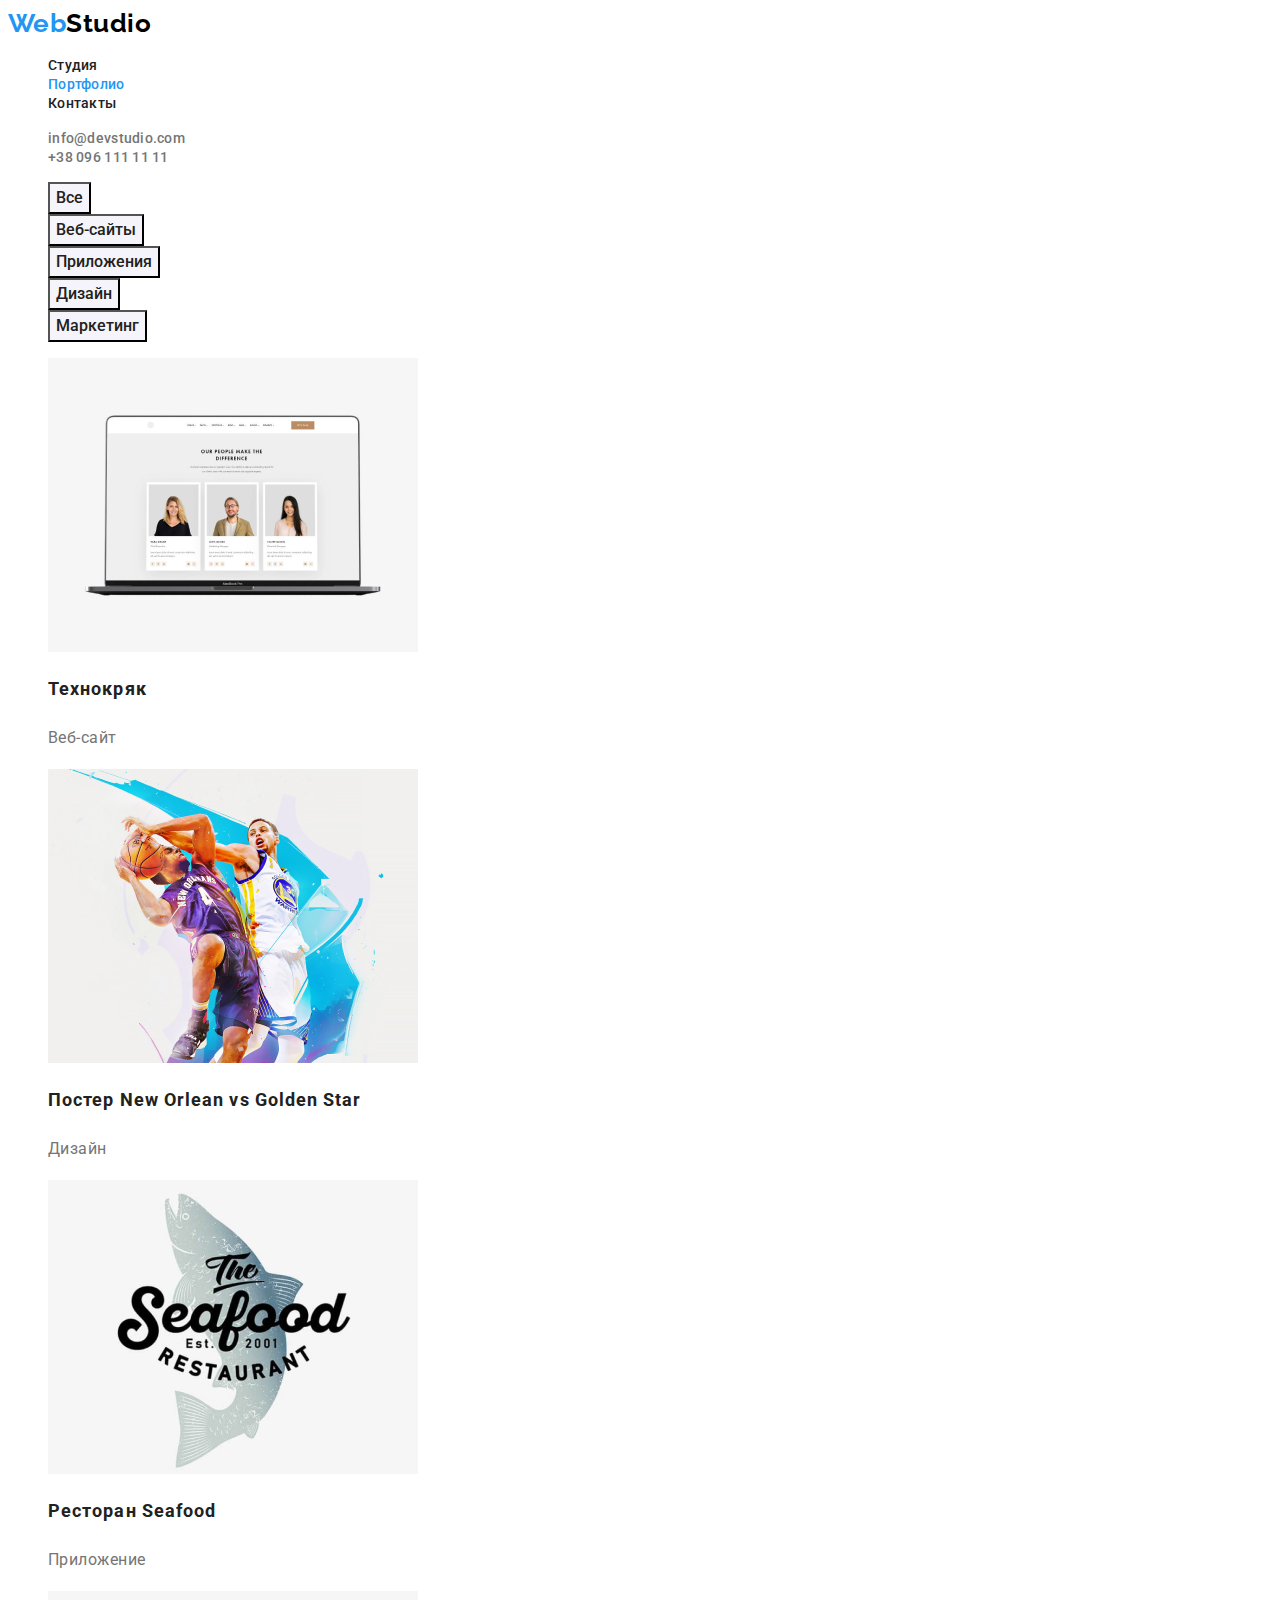
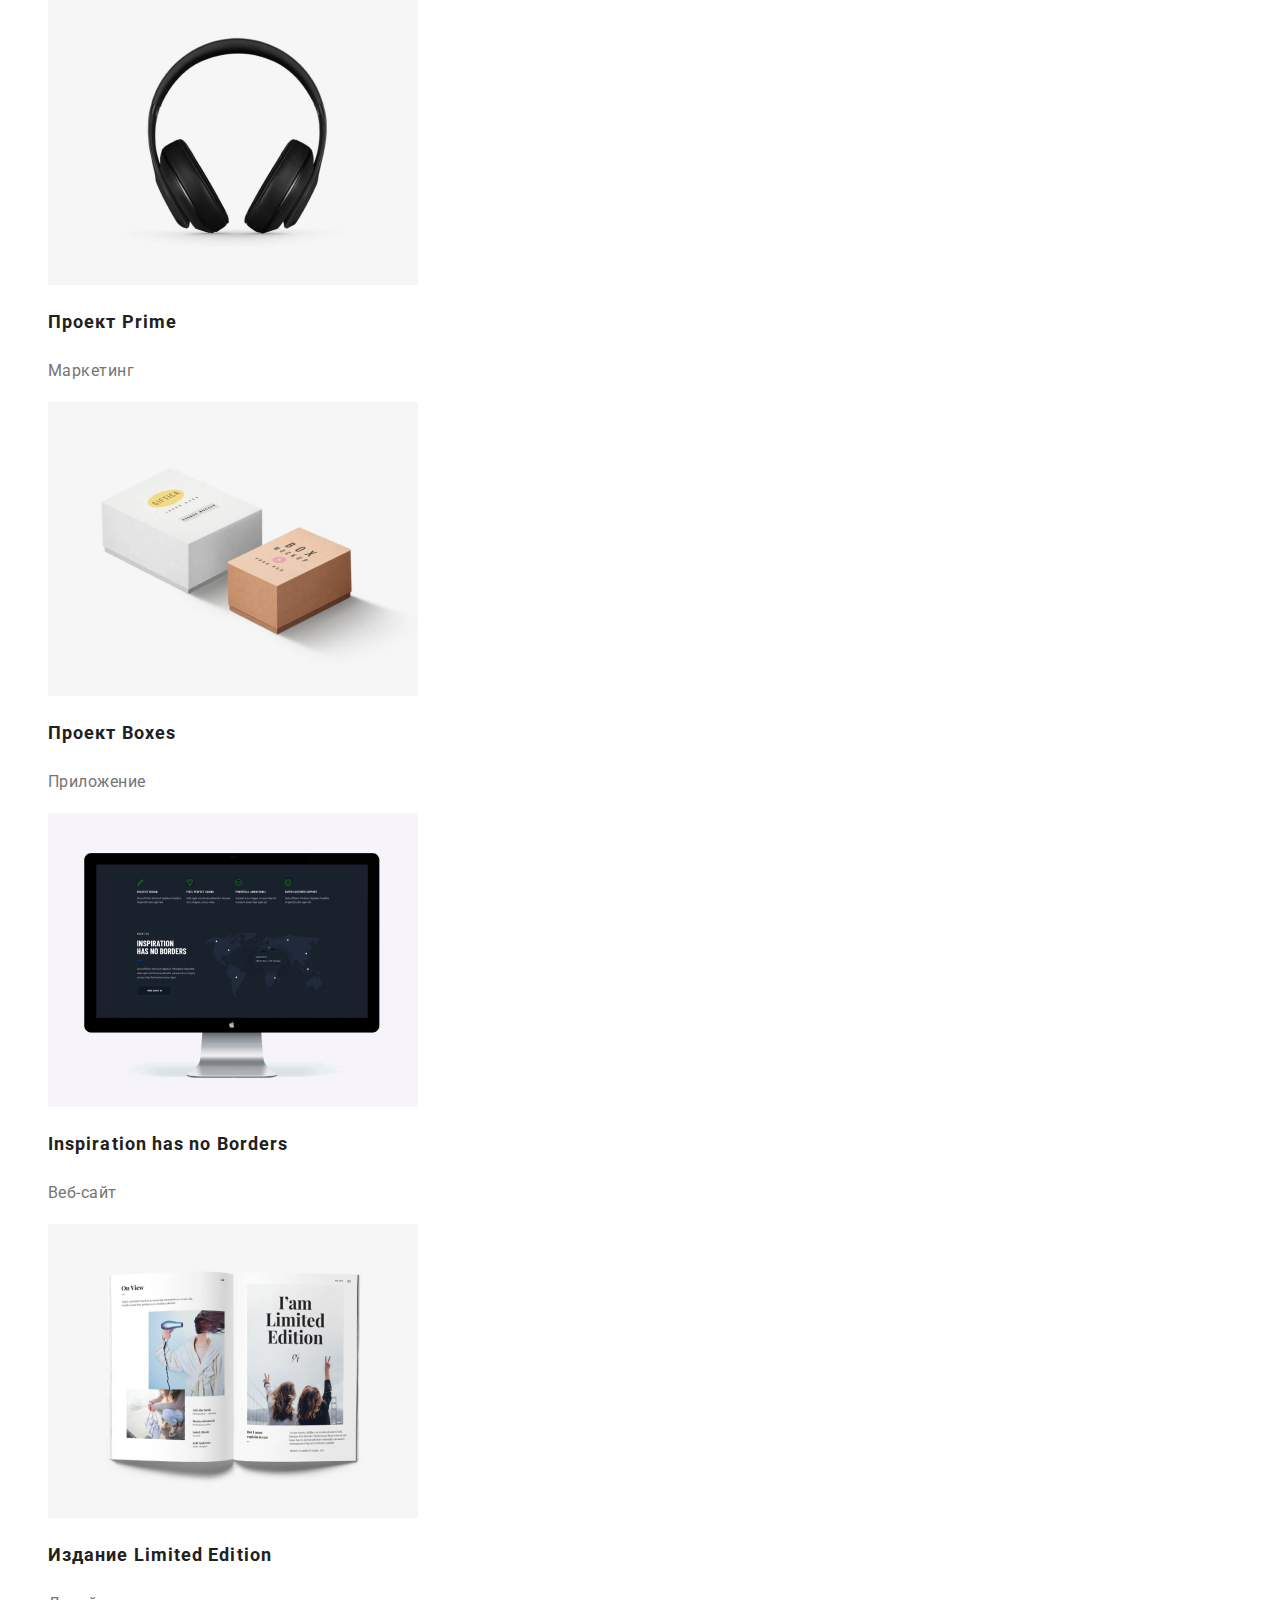
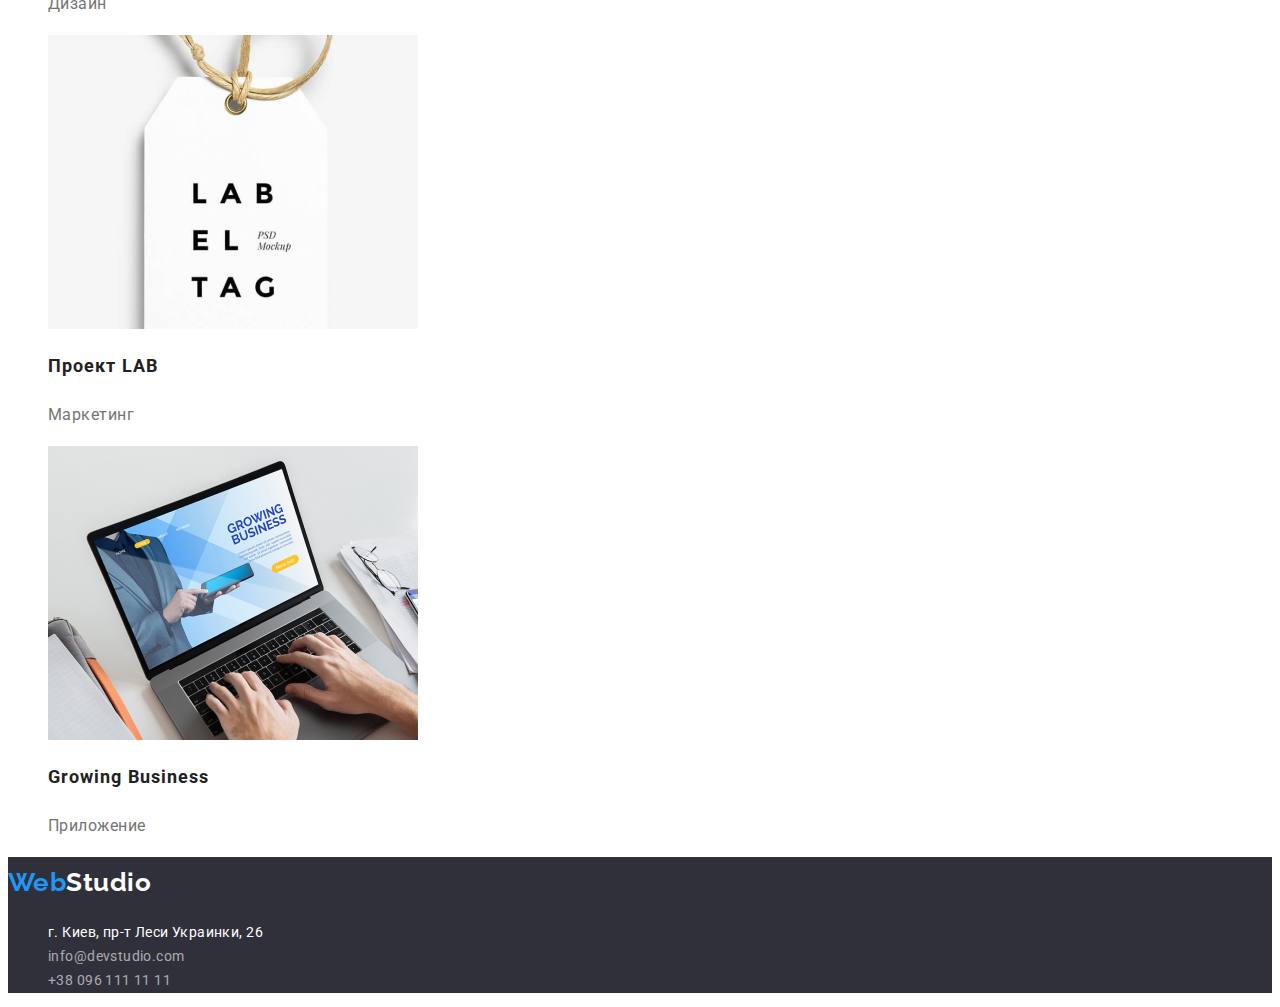
==== portfolio.html @ 6d28195c "створення репозаторію" ====
<!DOCTYPE html>
<html lang="en">
<head>
    <meta charset="UTF-8">
    <meta http-equiv="X-UA-Compatible" content="IE=edge">
    <meta name="viewport" content="width=device-width, initial-scale=1.0">
    <title>Portfolio</title>
    <link rel="preconnect" href="https://fonts.googleapis.com">
<link rel="preconnect" href="https://fonts.gstatic.com" crossorigin>
<link href="https://fonts.googleapis.com/css2?family=Raleway:wght@700&family=Roboto:wght@400;500;700&display=swap" rel="stylesheet">
<link rel="stylesheet" href="./css/styles.css">
</head>
<body class="page">
    <!-- хедер -->

    <header>
        <nav>
                <a class="logo " href="./index.html"><span class="logo-web link">Web</span>Studio</a>
            <ul class="list">
                <li> <a class="header-link link " href="./index.html">Студия</a>  </li>
                <li> <a class="header-link link current" href="./portfolio.html">Портфолио</a> </li>
                <li> <a class="header-link link" href="">Контакты</a> </li>
            </ul>
        </nav>
        
        <ul class="list">
            <li><a class="contacts link" href="mailto:info@devstudio.com">info@devstudio.com</a></li>
            <li><a class="contacts link" href="tel:+380961111111">+38 096 111 11 11</a></li>
        </ul>
        
         </header>
 

     <!-- maim -->
     <main>
         <section class="main-portfolio">
             <h1 hidden> Наші послуги</h1>
             <!-- filter -->
         <ul class="list ">
             <li><button class="btn-list" type="button">Все</button> </li>
             <li><button class="btn-list" type="button">Веб-сайты</button></li>
             <li><button class="btn-list" type="button">Приложения</button></li>
             <li><button class="btn-list" type="button">Дизайн</button></li>
             <li><button class="btn-list" type="button">Маркетинг</button></li>
         </ul>

         <ul class="list">
             <li><a class="list" href=""><img src="./images/img(1).jpg" alt="сайт технокряк"> <h2 class="work-title">Технокряк</h2> <p class="work-text">Веб-сайт</p> </a></li>
             <li><a class="list" href=""><img src="./images/img(2).jpg" alt="постер баскетбол"> <h2 class="work-title">Постер New Orlean vs Golden Star</h2> <p class="work-text">Дизайн</p> </a></li>
             <li><a class="list" href=""><img src="./images/img(3).jpg" alt="ресторан "> <h2 class="work-title">Ресторан Seafood</h2> <p class="work-text">Приложение</p> </a></li>
             <li><a class="list" href=""><img src="./images/img(4).jpg" alt="проект прайм"> <h2 class="work-title">Проект Prime</h2> <p class="work-text">Маркетинг</p> </a></li>
             <li><a class="list" href=""><img src="./images/img(5).jpg" alt="проект боксес"> <h2 class="work-title">Проект Boxes</h2> <p class="work-text">Приложение</p> </a></li>
             <li><a class="list" href=""><img src="./images/img(6).jpg" alt="веб-сайт"> <h2 class="work-title">Inspiration has no Borders</h2> <p class="work-text">Веб-сайт</p> </a></li>
             <li><a class="list" href=""><img src="./images/img(7).jpg" alt="издание"> <h2 class="work-title">Издание Limited Edition</h2> <p class="work-text">Дизайн</p> </a></li>
             <li><a class="list" href=""><img src="./images/img(8).jpg" alt="проект лаб"> <h2 class="work-title">Проект LAB</h2> <p class="work-text">Маркетинг</p> </a></li>
             <li><a class="list" href=""><img src="./images/img(9).jpg" alt="веб-сайт"> <h2 class="work-title">Growing Business</h2> <p class="work-text">Приложение</p> </a></li>
         </ul>



        </section>
     </main>


     <!-- футер -->

    <footer class="footer">
    <a class="logo-footer" href="./index.html"><span class="logo-web link">Web</span>Studio</a>
    <address class="address">
        <ul class="list">
            <li>
               <a class="address-footer link" href="https://www.google.com.ua/maps/place/бульвар+Лесі+Українки,+26,+Київ,+02000/@50.4265841,30.5361971,17z/data=!3m1!4b1!4m5!3m4!1s0x40d4cf0e033ecbe9:0x57a4dffefec77da0!8m2!3d50.4265807!4d30.5383858" 
               target="_blank" rel="noopener noreferrer" >г. Киев, пр-т Леси Украинки, 26</a>  
            </li>
            <li><a class="footer-contacts link" href="mailto:info@devstudio.com">info@devstudio.com</a></li>
             <li><a class="footer-contacts link" href="tel:+380961111111">+38 096 111 11 11</a></li>
        </ul>

    </address>


    
</footer>


</body>
</html>
---- css/styles.css ----
:root {
    --primary-text-color: #757575;
    --title-text-color:  #212121;
    --accent-color: #2196F3;
    --white-color: #ffffff;
    --white-bcg-color:  #E5E5E5;
    --primary-background-color: #2F303A;
    --section-background-color: #F5F4FA;
    --logo-title-color: #000000;
    --address-color:rgba(255, 255, 255, 0.6);

 }

            /* body */
body{
    background-color: var(--white-color);
    color: var(--primary-text-color);
    font-family: 'Roboto', sans-serif;
    font-style: normal;
    letter-spacing: 0.03em;

}

               /* LOGO */
.logo-web{
color: var(--accent-color);
font-family: 'Raleway';
font-style: normal;
font-weight: 700;
font-size: 26px;
line-height: 1.2;



}


.logo{ color:var(--logo-title-color);
font-family: 'Raleway' ;
font-style: normal;
font-weight: 700;
font-size: 26px;
line-height: 1.2;
text-decoration:none ;
}

.logo-footer {
font-family: 'Raleway';
font-style: normal;  
color: var(--white-color);
font-weight: 700;
font-size: 26px;
line-height: 1.93;
text-decoration: none;


}

/* -------------utulities------------- */
.link{
    text-decoration: none;
}
.list{
  
    list-style: none;
    text-decoration: none;
    
}

/*----------- навігація---------- */
.header-link{
color: var(--title-text-color);
font-weight: 500;
font-size: 14px;
line-height: 1.14;
letter-spacing: 0.02em;
}


.contacts{
  color: var(--primary-text-color);
font-weight: 500;
font-size: 14px;
line-height: 1.14;
letter-spacing: 0.02em;
}

/* ---------ховер---------- */
.link:hover,
.link:focus {
 color: var(--accent-color);
}

.current{
   color: var(--accent-color);
} 

/* герой */
.hero{
background-color: var(--primary-background-color);
width: 1600px;
height: 600px;
left: 0px;
top: 80px;
}

.hero-title{
    color: var(--white-color);

font-weight: 900;
font-size: 44px;
line-height: 1.36;

text-align: center;
letter-spacing: 0.06em;
text-transform: uppercase;
}
    
.hero-button{
font-family: inherit;
text-align: center;
color: var(--white-color);
background-color: var(--accent-color);
cursor: pointer;

box-shadow: 0px 4px 4px rgba(0, 0, 0, 0.15);
font-weight: 700;
font-size: 16px;
line-height: 1.88;
letter-spacing: 0.06em;

}

/* Переваги */
.section-title{
 color: var(--title-text-color);   
font-weight: 700;
font-size: 36px;
line-height: 1.17;
text-align: center;

}

.feauters-title{
color: var(--title-text-color);
font-weight: 700;
font-size: 14px;
line-height: 16px;
letter-spacing: 0.03em;
text-transform: uppercase;
}

.feauters-text{
font-weight: 400;
font-size: 14px;
line-height: 1.71;
letter-spacing: 0.03em;
}

/* Команда */
.team{
    background-color: var(--section-background-color);
    
}

.team-title{
color: var(--title-text-color);
font-weight: 500;
font-size: 16px;
line-height: 1.19;

}

.team-text{ 
    font-weight: 400;
    font-size: 16px;
    line-height: 1.19;

}
    

        /* футер */
  .footer{
    background-color: var(--primary-background-color);
    font-weight: 400;
    font-size: 14px;
    line-height: 1.71;
 
  } 
  .address{
font-style: normal;
font-weight: 400;
font-size: 14px;
line-height: 1.71;
letter-spacing: 0.03em;
  }
  
  
  
  .address-footer  {
    color: var(--white-color);

  }

  .footer-contacts{
      color: var(--address-color);
     
  }
      



/* --------------Portfolio------------ */
/* filter */
 .btn-list {
color: var(--title-text-color);
background-color: var(--section-background-color);
font-family:inherit;
font-weight: 500;
font-size: 16px;
line-height: 1.62;
cursor: pointer;



 }

 .btn-list:hover,
 .btn-list:focus{
     color: var(--white-color);
     background-color: #2196F3;
 }

 
 /* work */

 .work-title{
   color: var(--title-text-color);
    font-weight: 700;
    font-size: 18px;
    line-height: 2.0;  
    letter-spacing: 0.06em;
    
 }

 .work-text{
     color: var(--primary-text-color);
    font-weight: 400;
    font-size: 16px;
    line-height: 1.88;
   
 }
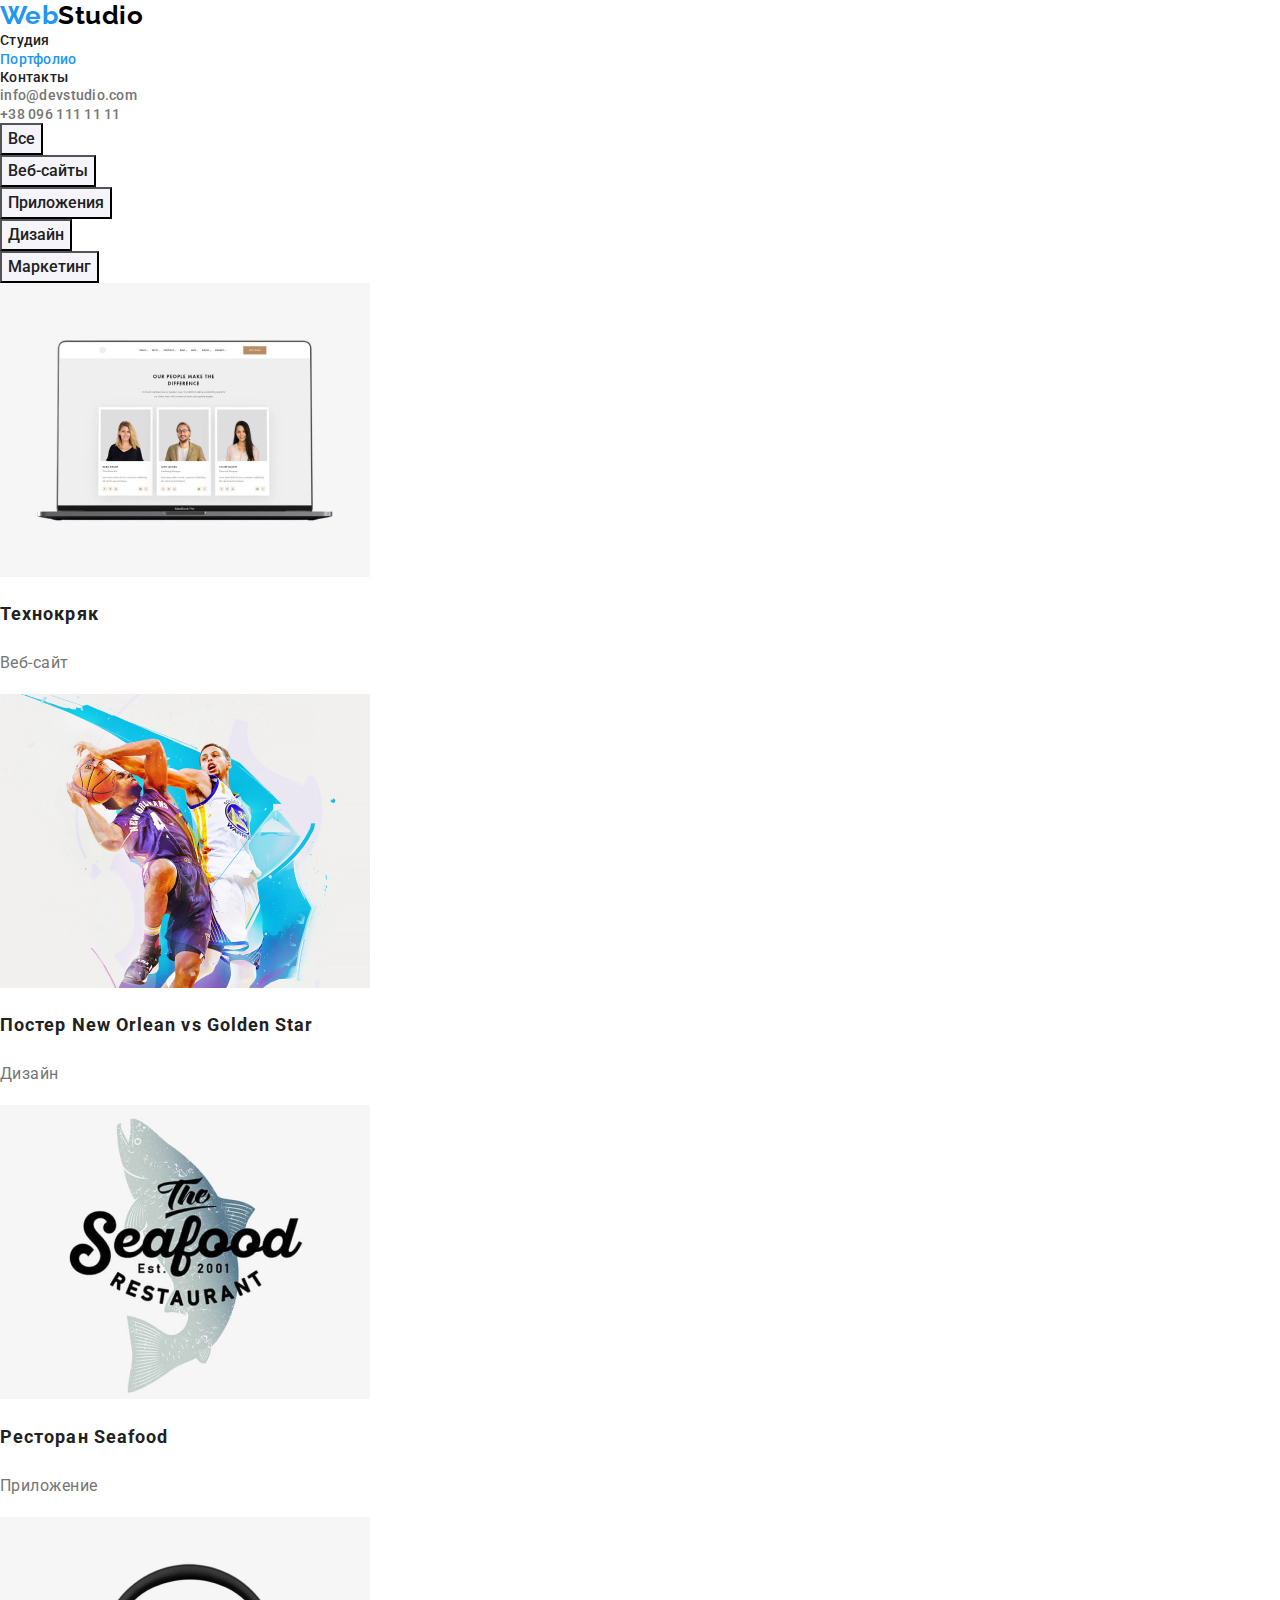
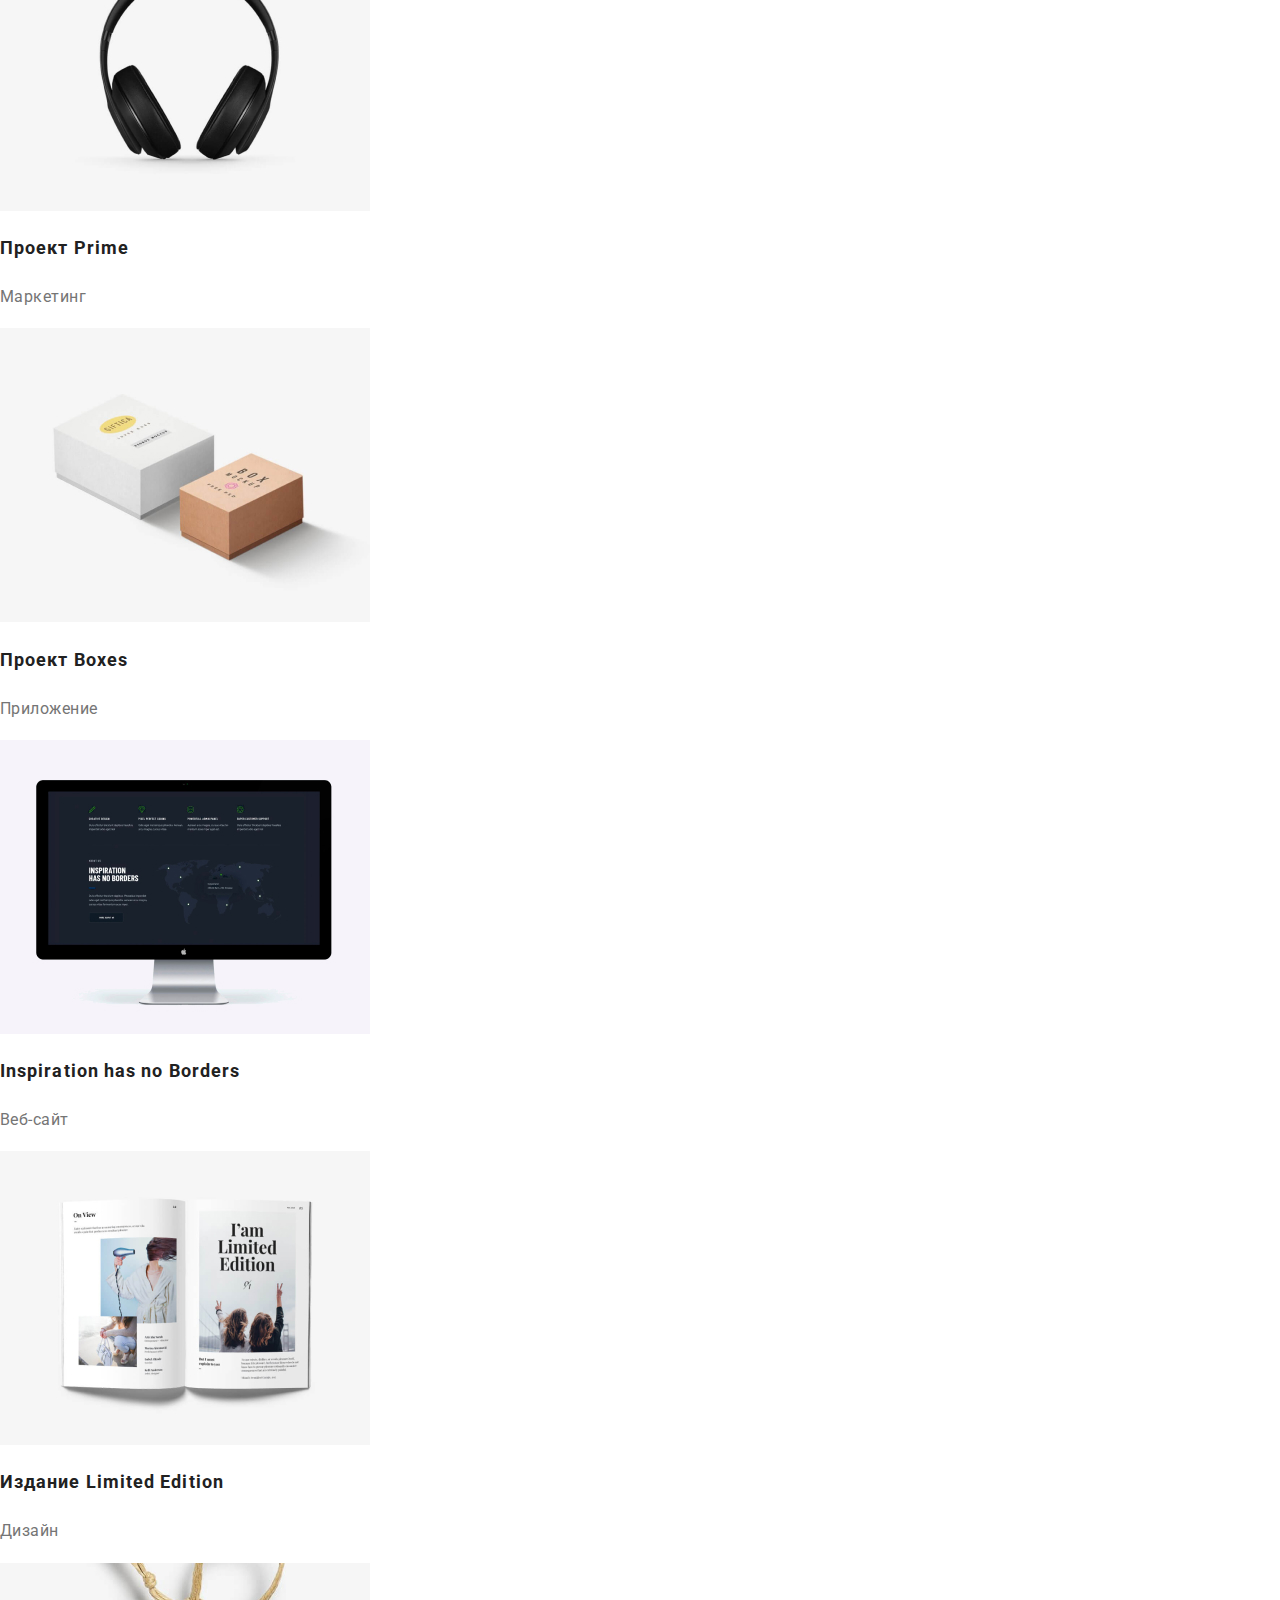
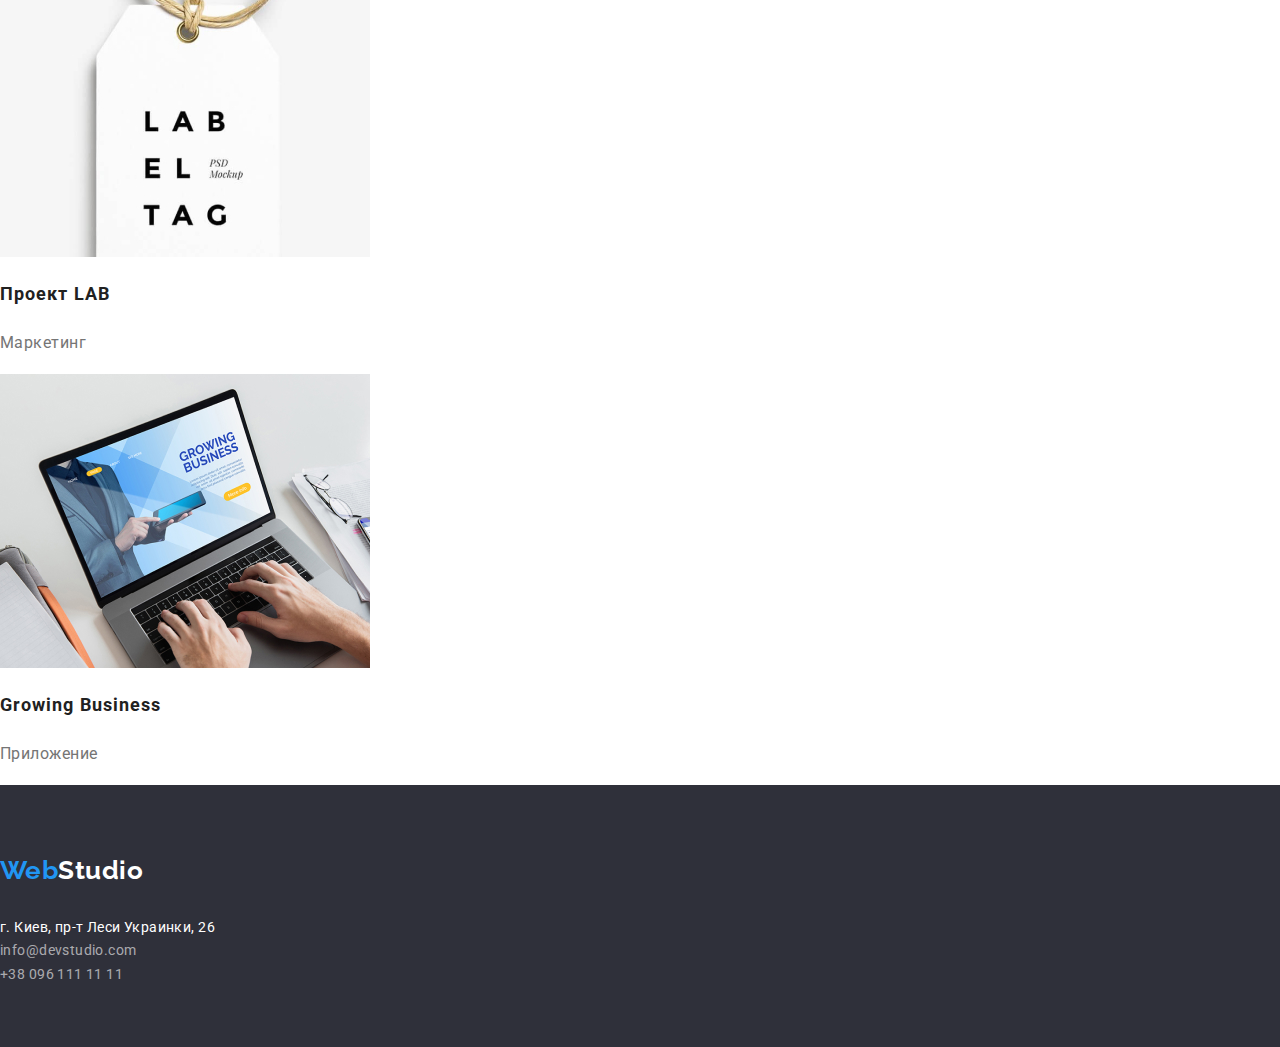
==== commit 17a2b103: "Добавляю флекс оформлення" ====
--- a/portfolio.html
+++ b/portfolio.html
@@ -8,6 +8,7 @@
     <link rel="preconnect" href="https://fonts.googleapis.com">
 <link rel="preconnect" href="https://fonts.gstatic.com" crossorigin>
 <link href="https://fonts.googleapis.com/css2?family=Raleway:wght@700&family=Roboto:wght@400;500;700&display=swap" rel="stylesheet">
+ <link rel="stylesheet" href="https://cdnjs.cloudflare.com/ajax/libs/modern-normalize/1.1.0/modern-normalize.min.css">
 <link rel="stylesheet" href="./css/styles.css">
 </head>
 <body class="page">
--- a/css/styles.css
+++ b/css/styles.css
@@ -1,3 +1,4 @@
+
 :root {
     --primary-text-color: #757575;
     --title-text-color:  #212121;
@@ -8,8 +9,11 @@
     --section-background-color: #F5F4FA;
     --logo-title-color: #000000;
     --address-color:rgba(255, 255, 255, 0.6);
-
- }
+    --border-color: #ECECEC;
+   
+
+ }
+
 
             /* body */
 body{
@@ -20,6 +24,50 @@
     letter-spacing: 0.03em;
 
 }
+
+/* -------------utulities------------- */
+.link{
+  text-decoration: none;
+}
+.list{
+  padding: 0;
+  margin: 0;
+  
+  list-style: none;
+  text-decoration: none;
+  
+}
+
+/*----------- навігація---------- */
+
+
+.container{
+  margin-left: auto;
+  margin-right: auto;
+  width: 1200px;
+  padding-left: 15px;
+  padding-right: 15px;
+ 
+
+}
+
+
+
+.page-header {
+  display: flex;
+  align-items: center;
+
+  height: 80px;
+  border-bottom: 1px solid var(--border-color);
+  
+
+   }
+   
+
+
+
+
+
 
                /* LOGO */
 .logo-web{
@@ -42,6 +90,9 @@
 font-size: 26px;
 line-height: 1.2;
 text-decoration:none ;
+
+
+
 }
 
 .logo-footer {
@@ -56,25 +107,44 @@
 
 }
 
-/* -------------utulities------------- */
-.link{
-    text-decoration: none;
-}
-.list{
-  
-    list-style: none;
-    text-decoration: none;
-    
-}
-
-/*----------- навігація---------- */
+.nav{
+  display: flex;
+}
+
+
+.auth{
+  display: flex;
+  margin-left: auto;
+ 
+}
+
+.header{
+  display: flex;
+  align-items: center;
+ 
+  margin-left: 93px;
+}
+
 .header-link{
 color: var(--title-text-color);
 font-weight: 500;
 font-size: 14px;
 line-height: 1.14;
 letter-spacing: 0.02em;
-}
+
+
+
+}
+
+.header .item + .item {
+  margin-left: 50px;
+
+}
+
+.auth .item + .item{
+  margin-left: 50px;
+}
+
 
 
 .contacts{
@@ -83,6 +153,7 @@
 font-size: 14px;
 line-height: 1.14;
 letter-spacing: 0.02em;
+
 }
 
 /* ---------ховер---------- */
@@ -102,18 +173,29 @@
 height: 600px;
 left: 0px;
 top: 80px;
+text-align: center;
+
 }
 
 .hero-title{
     color: var(--white-color);
-
 font-weight: 900;
 font-size: 44px;
 line-height: 1.36;
-
 text-align: center;
 letter-spacing: 0.06em;
 text-transform: uppercase;
+
+margin-top: 0px;
+margin-bottom: 30px;
+margin-left: 0px;
+margin-right: 0px;
+padding-top: 200px;
+
+
+
+
+
 }
     
 .hero-button{
@@ -128,18 +210,16 @@
 font-size: 16px;
 line-height: 1.88;
 letter-spacing: 0.06em;
-
-}
-
-/* Переваги */
-.section-title{
- color: var(--title-text-color);   
-font-weight: 700;
-font-size: 36px;
-line-height: 1.17;
-text-align: center;
-
-}
+border-radius: 4px solid var(--accent-color);
+
+margin-top: 30px;
+width: 200px;
+height: 50px;
+
+
+}
+
+
 
 .feauters-title{
 color: var(--title-text-color);
@@ -148,6 +228,9 @@
 line-height: 16px;
 letter-spacing: 0.03em;
 text-transform: uppercase;
+
+margin-top: 0px;
+margin-bottom: 10px;
 }
 
 .feauters-text{
@@ -155,27 +238,116 @@
 font-size: 14px;
 line-height: 1.71;
 letter-spacing: 0.03em;
-}
+
+margin-top: 0px;
+margin-bottom: 0px;
+}
+
+.main-feauters{
+  display: flex;
+  margin-top: 95px;
+
+  
+}
+
+.feauters-item{
+  width: 270px;
+  height: 101px;
+
+
+}
+
+.feauters-item + .feauters-item{
+  margin-left: 30px;
+}
+
+
+/* Чим ми займаємося */
+
+.section-title{
+  color: var(--title-text-color);
+ font-weight: 700;
+ font-size: 36px;
+ line-height: 1.17;
+ text-align: center;
+ 
+ margin-top: 95px;
+ margin-bottom: 50px;
+ 
+ }
+
+ .benefits{
+   display: flex;
+  
+   
+ }
+
+ .items + .items{
+   margin-left: 30px;
+   
+ }
+
+
 
 /* Команда */
 .team{
     background-color: var(--section-background-color);
-    
-}
-
-.team-title{
+    margin-top: 95px;
+    
+}
+
+.team-title {
+  color: var(--title-text-color);
+  font-weight: 700;
+  font-size: 36px;
+  line-height: 1.17;
+  text-align: center;
+
+  margin-top: 94px;
+  margin-bottom: 50px;
+  padding-top: 94px;
+  
+}
+
+
+
+
+.team-name {
 color: var(--title-text-color);
 font-weight: 500;
 font-size: 16px;
 line-height: 1.19;
-
-}
+text-align: center;
+
+margin-top: 30px;
+margin-bottom: 10px;
+
+
+}
+
 
 .team-text{ 
     font-weight: 400;
     font-size: 16px;
     line-height: 1.19;
-
+    text-align: center;
+
+    margin-top: 0px;
+    margin-bottom: 0px;
+
+}
+
+.team-flex{
+  display: flex;
+  padding-bottom: 94px;
+}
+
+.team-items{
+  background-color: #ffffff;
+}
+
+.team-items + .team-items{
+  margin-left: 30px;
 }
     
 
@@ -187,13 +359,32 @@
     line-height: 1.71;
  
   } 
+
+  .logo-footer{
+    display: block;
+    padding-top: 60px;
+    margin-bottom: 20px;
+    
+  }
+
+
   .address{
 font-style: normal;
 font-weight: 400;
 font-size: 14px;
 line-height: 1.71;
 letter-spacing: 0.03em;
+
+padding-bottom: 60px;
   }
+
+.address-items + .address-items{
+  margin-top: 10px;
+}
+
+
+
+  
   
   
   
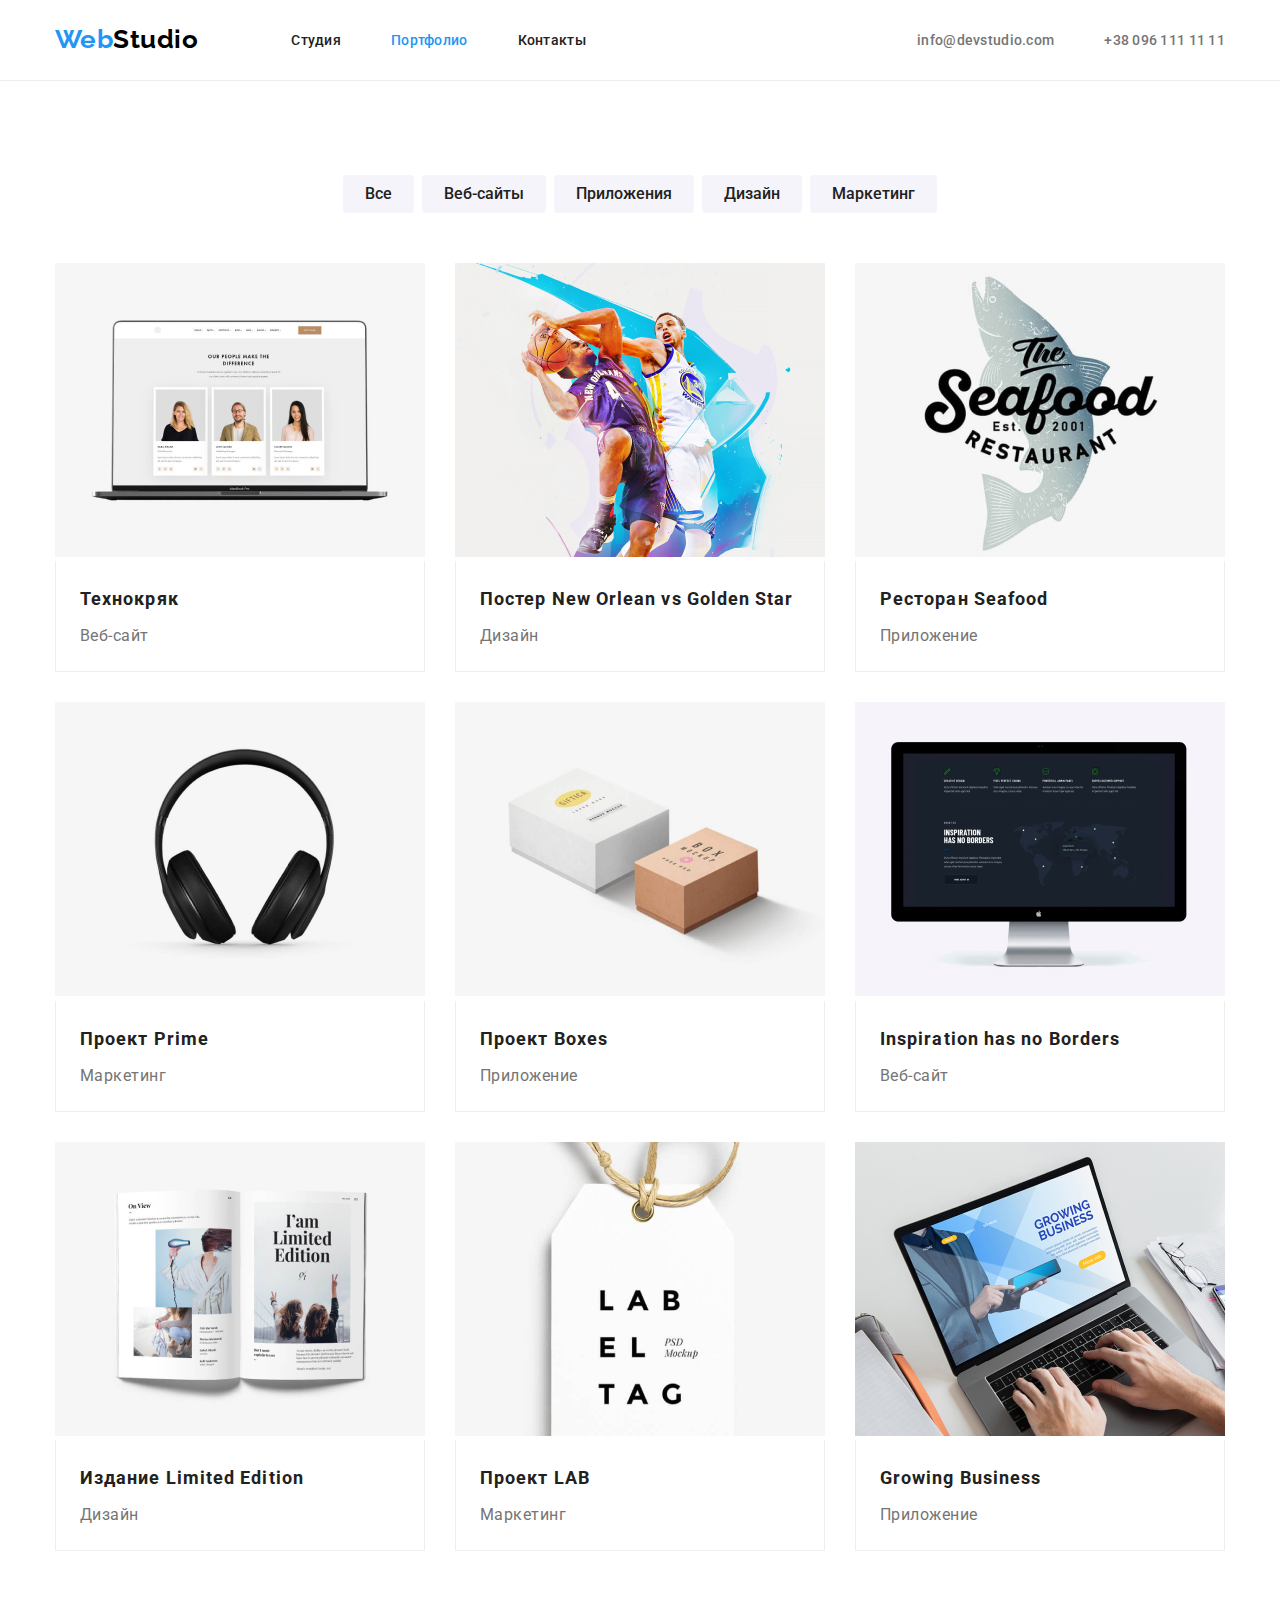
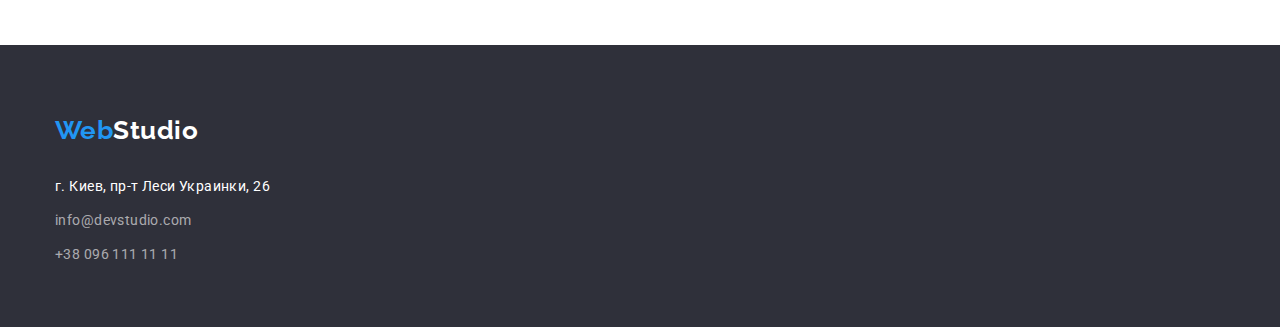
==== commit ee2400a8: "флекс - оформлення  портфоліо" ====
--- a/portfolio.html
+++ b/portfolio.html
@@ -11,52 +11,61 @@
  <link rel="stylesheet" href="https://cdnjs.cloudflare.com/ajax/libs/modern-normalize/1.1.0/modern-normalize.min.css">
 <link rel="stylesheet" href="./css/styles.css">
 </head>
-<body class="page">
+<body>
     <!-- хедер -->
+<div class="border">
+    <div class="container">    
+  <header class="page-header">
+          
+    <nav class="nav">
+        <a class="logo " href="./index.html"><span class="logo-web link">Web</span>Studio</a>
+    <ul class="list header">
+        <li class="item"> <a class="header-link link " href="./index.html">Студия</a>  </li>
+        <li class="item"> <a class="header-link link current" href="./portfolio.html">Портфолио</a> </li>
+        <li class="item"> <a class="header-link link" href="">Контакты</a> </li>
+    </ul>
+</nav>
 
-    <header>
-        <nav>
-                <a class="logo " href="./index.html"><span class="logo-web link">Web</span>Studio</a>
-            <ul class="list">
-                <li> <a class="header-link link " href="./index.html">Студия</a>  </li>
-                <li> <a class="header-link link current" href="./portfolio.html">Портфолио</a> </li>
-                <li> <a class="header-link link" href="">Контакты</a> </li>
-            </ul>
-        </nav>
-        
-        <ul class="list">
-            <li><a class="contacts link" href="mailto:info@devstudio.com">info@devstudio.com</a></li>
-            <li><a class="contacts link" href="tel:+380961111111">+38 096 111 11 11</a></li>
-        </ul>
-        
-         </header>
- 
+<ul class="list auth">
+    <li class="item"><a class="contacts link" href="mailto:info@devstudio.com">info@devstudio.com</a></li>
+    <li class="item"><a class="contacts link" href="tel:+380961111111">+38 096 111 11 11</a></li>
+</ul>
 
-     <!-- maim -->
+
+  </header>
+</div>
+
+</div>
+
+                          <!-- main -->
      <main>
          <section class="main-portfolio">
-             <h1 hidden> Наші послуги</h1>
-             <!-- filter -->
-         <ul class="list ">
-             <li><button class="btn-list" type="button">Все</button> </li>
-             <li><button class="btn-list" type="button">Веб-сайты</button></li>
-             <li><button class="btn-list" type="button">Приложения</button></li>
-             <li><button class="btn-list" type="button">Дизайн</button></li>
-             <li><button class="btn-list" type="button">Маркетинг</button></li>
-         </ul>
+             <div class="container">
+                <h1 hidden> Наші послуги</h1>
+                <!-- filter -->
+            <ul class="portfolio-list list ">
+                <li class="filter-items"><button class="btn-list" type="button">Все</button> </li>
+                <li class="filter-items"><button class="btn-list" type="button">Веб-сайты</button></li>
+                <li class="filter-items"><button class="btn-list" type="button">Приложения</button></li>
+                <li class="filter-items"><button class="btn-list" type="button">Дизайн</button></li>
+                <li class="filter-items"><button class="btn-list" type="button">Маркетинг</button></li>
+            </ul>
+                   <!-- works  -->
+            <ul class="web-list  list">
+                <li class="work-items"><a class="cards list" href=""><img src="./images/img(1).jpg" alt="сайт технокряк"> <div class="cards-border"> <h2 class="work-title">Технокряк</h2> <p class="work-text">Веб-сайт</p></div>  </a></li>
+                <li class="work-items"><a class="list" href=""><img src="./images/img(2).jpg" alt="постер баскетбол"><div class="cards-border"><h2 class="work-title">Постер New Orlean vs Golden Star</h2> <p class="work-text">Дизайн</p></div>  </a></li>
+                <li class="work-items"><a class="list" href=""><img src="./images/img(3).jpg" alt="ресторан "><div class="cards-border"> <h2 class="work-title">Ресторан Seafood</h2> <p class="work-text">Приложение</p> </div>  </a></li>
+                <li class="work-items"><a class="list" href=""><img src="./images/img(4).jpg" alt="проект прайм"> <div class="cards-border"> <h2 class="work-title">Проект Prime</h2> <p class="work-text">Маркетинг</p> </div>  </a></li>
+                <li class="work-items"><a class="list" href=""><img src="./images/img(5).jpg" alt="проект боксес"> <div class="cards-border"> <h2 class="work-title">Проект Boxes</h2> <p class="work-text">Приложение</p> </div>  </a></li>
+                <li class="work-items"><a class="list" href=""><img src="./images/img(6).jpg" alt="веб-сайт"> <div class="cards-border"> <h2 class="work-title">Inspiration has no Borders</h2> <p class="work-text">Веб-сайт</p></div>  </a></li>
+                <li class="work-items"><a class="list" href=""><img src="./images/img(7).jpg" alt="издание"> <div class="cards-border"> <h2 class="work-title">Издание Limited Edition</h2> <p class="work-text">Дизайн</p> </div>  </a></li>
+                <li class="work-items"><a class="list" href=""><img src="./images/img(8).jpg" alt="проект лаб"> <div class="cards-border">  <h2 class="work-title">Проект LAB</h2> <p class="work-text">Маркетинг</p> </div>  </a></li>
+                <li class="work-items"><a class="list" href=""><img src="./images/img(9).jpg" alt="веб-сайт"> <div class="cards-border"> <h2 class="work-title">Growing Business</h2> <p class="work-text">Приложение</p> </div>  </a></li>
+            </ul>
+   
 
-         <ul class="list">
-             <li><a class="list" href=""><img src="./images/img(1).jpg" alt="сайт технокряк"> <h2 class="work-title">Технокряк</h2> <p class="work-text">Веб-сайт</p> </a></li>
-             <li><a class="list" href=""><img src="./images/img(2).jpg" alt="постер баскетбол"> <h2 class="work-title">Постер New Orlean vs Golden Star</h2> <p class="work-text">Дизайн</p> </a></li>
-             <li><a class="list" href=""><img src="./images/img(3).jpg" alt="ресторан "> <h2 class="work-title">Ресторан Seafood</h2> <p class="work-text">Приложение</p> </a></li>
-             <li><a class="list" href=""><img src="./images/img(4).jpg" alt="проект прайм"> <h2 class="work-title">Проект Prime</h2> <p class="work-text">Маркетинг</p> </a></li>
-             <li><a class="list" href=""><img src="./images/img(5).jpg" alt="проект боксес"> <h2 class="work-title">Проект Boxes</h2> <p class="work-text">Приложение</p> </a></li>
-             <li><a class="list" href=""><img src="./images/img(6).jpg" alt="веб-сайт"> <h2 class="work-title">Inspiration has no Borders</h2> <p class="work-text">Веб-сайт</p> </a></li>
-             <li><a class="list" href=""><img src="./images/img(7).jpg" alt="издание"> <h2 class="work-title">Издание Limited Edition</h2> <p class="work-text">Дизайн</p> </a></li>
-             <li><a class="list" href=""><img src="./images/img(8).jpg" alt="проект лаб"> <h2 class="work-title">Проект LAB</h2> <p class="work-text">Маркетинг</p> </a></li>
-             <li><a class="list" href=""><img src="./images/img(9).jpg" alt="веб-сайт"> <h2 class="work-title">Growing Business</h2> <p class="work-text">Приложение</p> </a></li>
-         </ul>
-
+             </div>
+         
 
 
         </section>
@@ -65,23 +74,26 @@
 
      <!-- футер -->
 
-    <footer class="footer">
-    <a class="logo-footer" href="./index.html"><span class="logo-web link">Web</span>Studio</a>
-    <address class="address">
-        <ul class="list">
-            <li>
-               <a class="address-footer link" href="https://www.google.com.ua/maps/place/бульвар+Лесі+Українки,+26,+Київ,+02000/@50.4265841,30.5361971,17z/data=!3m1!4b1!4m5!3m4!1s0x40d4cf0e033ecbe9:0x57a4dffefec77da0!8m2!3d50.4265807!4d30.5383858" 
-               target="_blank" rel="noopener noreferrer" >г. Киев, пр-т Леси Украинки, 26</a>  
-            </li>
-            <li><a class="footer-contacts link" href="mailto:info@devstudio.com">info@devstudio.com</a></li>
-             <li><a class="footer-contacts link" href="tel:+380961111111">+38 096 111 11 11</a></li>
-        </ul>
-
-    </address>
-
-
+     <footer class="footer">
+        <div class="container">
+            <a class="logo-footer" href="./index.html"><span class="logo-web link">Web</span>Studio</a>
+            <address class="address">
+                <ul class="footer-list list">
+                    <li class="address-items">
+                       <a class="address-footer link" href="https://www.google.com.ua/maps/place/бульвар+Лесі+Українки,+26,+Київ,+02000/@50.4265841,30.5361971,17z/data=!3m1!4b1!4m5!3m4!1s0x40d4cf0e033ecbe9:0x57a4dffefec77da0!8m2!3d50.4265807!4d30.5383858" 
+                       target="_blank" rel="noopener noreferrer" >г. Киев, пр-т Леси Украинки, 26</a>  
+                    </li>
+                    <li class="address-items"><a class="footer-contacts link" href="mailto:info@devstudio.com">info@devstudio.com</a></li>
+                     <li class="address-items"><a class="footer-contacts link" href="tel:+380961111111">+38 096 111 11 11</a></li>
+                </ul>
+        
+            </address>
     
-</footer>
+        </div>
+    
+        
+        
+    </footer>
 
 
 </body>
--- a/css/styles.css
+++ b/css/styles.css
@@ -47,25 +47,23 @@
   width: 1200px;
   padding-left: 15px;
   padding-right: 15px;
- 
-
-}
-
-
-
-.page-header {
+ /* outline: 2px solid tomato; */
+
+}
+
+.border{
+  border-bottom: 1px solid var(--border-color);
+
+}
+
+
+.page-header  {
   display: flex;
   align-items: center;
-
   height: 80px;
-  border-bottom: 1px solid var(--border-color);
-  
 
    }
    
-
-
-
 
 
 
@@ -109,6 +107,7 @@
 
 .nav{
   display: flex;
+  
 }
 
 
@@ -156,6 +155,9 @@
 
 }
 
+
+
+
 /* ---------ховер---------- */
 .link:hover,
 .link:focus {
@@ -169,7 +171,7 @@
 /* герой */
 .hero{
 background-color: var(--primary-background-color);
-width: 1600px;
+width: auto;
 height: 600px;
 left: 0px;
 top: 80px;
@@ -210,14 +212,17 @@
 font-size: 16px;
 line-height: 1.88;
 letter-spacing: 0.06em;
-border-radius: 4px solid var(--accent-color);
+border-radius: 4px ;
+border: none;
 
 margin-top: 30px;
 width: 200px;
 height: 50px;
 
 
-}
+
+}
+
 
 
 
@@ -288,7 +293,6 @@
  }
 
 
-
 /* Команда */
 .team{
     background-color: var(--section-background-color);
@@ -334,6 +338,7 @@
 
     margin-top: 0px;
     margin-bottom: 0px;
+    padding-bottom: 30px;
 
 }
 
@@ -344,6 +349,9 @@
 
 .team-items{
   background-color: #ffffff;
+  border-radius: 0px 0px 4px 4px;
+  box-shadow: 0px 1px 3px rgba(0, 0, 0, 0.12), 0px 1px 1px rgba(0, 0, 0, 0.14),
+    0px 2px 1px rgba(0, 0, 0, 0.2);
 }
 
 .team-items + .team-items{
@@ -383,11 +391,6 @@
 }
 
 
-
-  
-  
-  
-  
   .address-footer  {
     color: var(--white-color);
 
@@ -401,8 +404,34 @@
 
 
 
-/* --------------Portfolio------------ */
-/* filter */
+/* ------------Portfolio------------ */
+
+
+
+       /* filter*/
+
+ .portfolio-list{
+   display: flex;
+   justify-content: center;
+
+   margin-top: 94px;
+  margin-bottom: 50px;
+
+ }      
+
+
+ .filter-items + .filter-items{
+   margin-left: 8px;
+ }
+
+ .web-list{
+   display: flex;
+   flex-wrap: wrap;
+
+   margin-bottom: 94px;
+ }
+
+
  .btn-list {
 color: var(--title-text-color);
 background-color: var(--section-background-color);
@@ -411,10 +440,13 @@
 font-size: 16px;
 line-height: 1.62;
 cursor: pointer;
-
-
-
- }
+border: none;
+border-radius: 4px;;
+
+padding: 6px 22px;
+
+ }
+
 
  .btn-list:hover,
  .btn-list:focus{
@@ -423,7 +455,7 @@
  }
 
  
- /* work */
+  /* --------------work------------ */
 
  .work-title{
    color: var(--title-text-color);
@@ -431,6 +463,11 @@
     font-size: 18px;
     line-height: 2.0;  
     letter-spacing: 0.06em;
+
+  
+    margin-top: 0px;
+    margin-bottom: 4px;
+    
     
  }
 
@@ -439,21 +476,53 @@
     font-weight: 400;
     font-size: 16px;
     line-height: 1.88;
+
+    margin: 0px;
    
  }
 
 
-
-
-
-
-    
-
-
-
-
-
-
-
-
-
+ .work-items{
+   width: 370px;
+   margin-right: 30px;
+   margin-bottom: 30px;
+
+   
+ }
+
+ .work-items:nth-child(3n)
+ {
+   margin-right: 0px;
+ }
+
+ .work-items:nth-last-child(-n+3)
+ {
+   margin-bottom: 0px;
+ }
+
+
+
+.cards-border{
+
+  border: 1px solid #EEEEEE;
+  border-top: none;
+  padding: 20px 24px;
+
+  
+}
+
+
+
+
+
+
+    
+
+
+
+
+
+
+
+
+
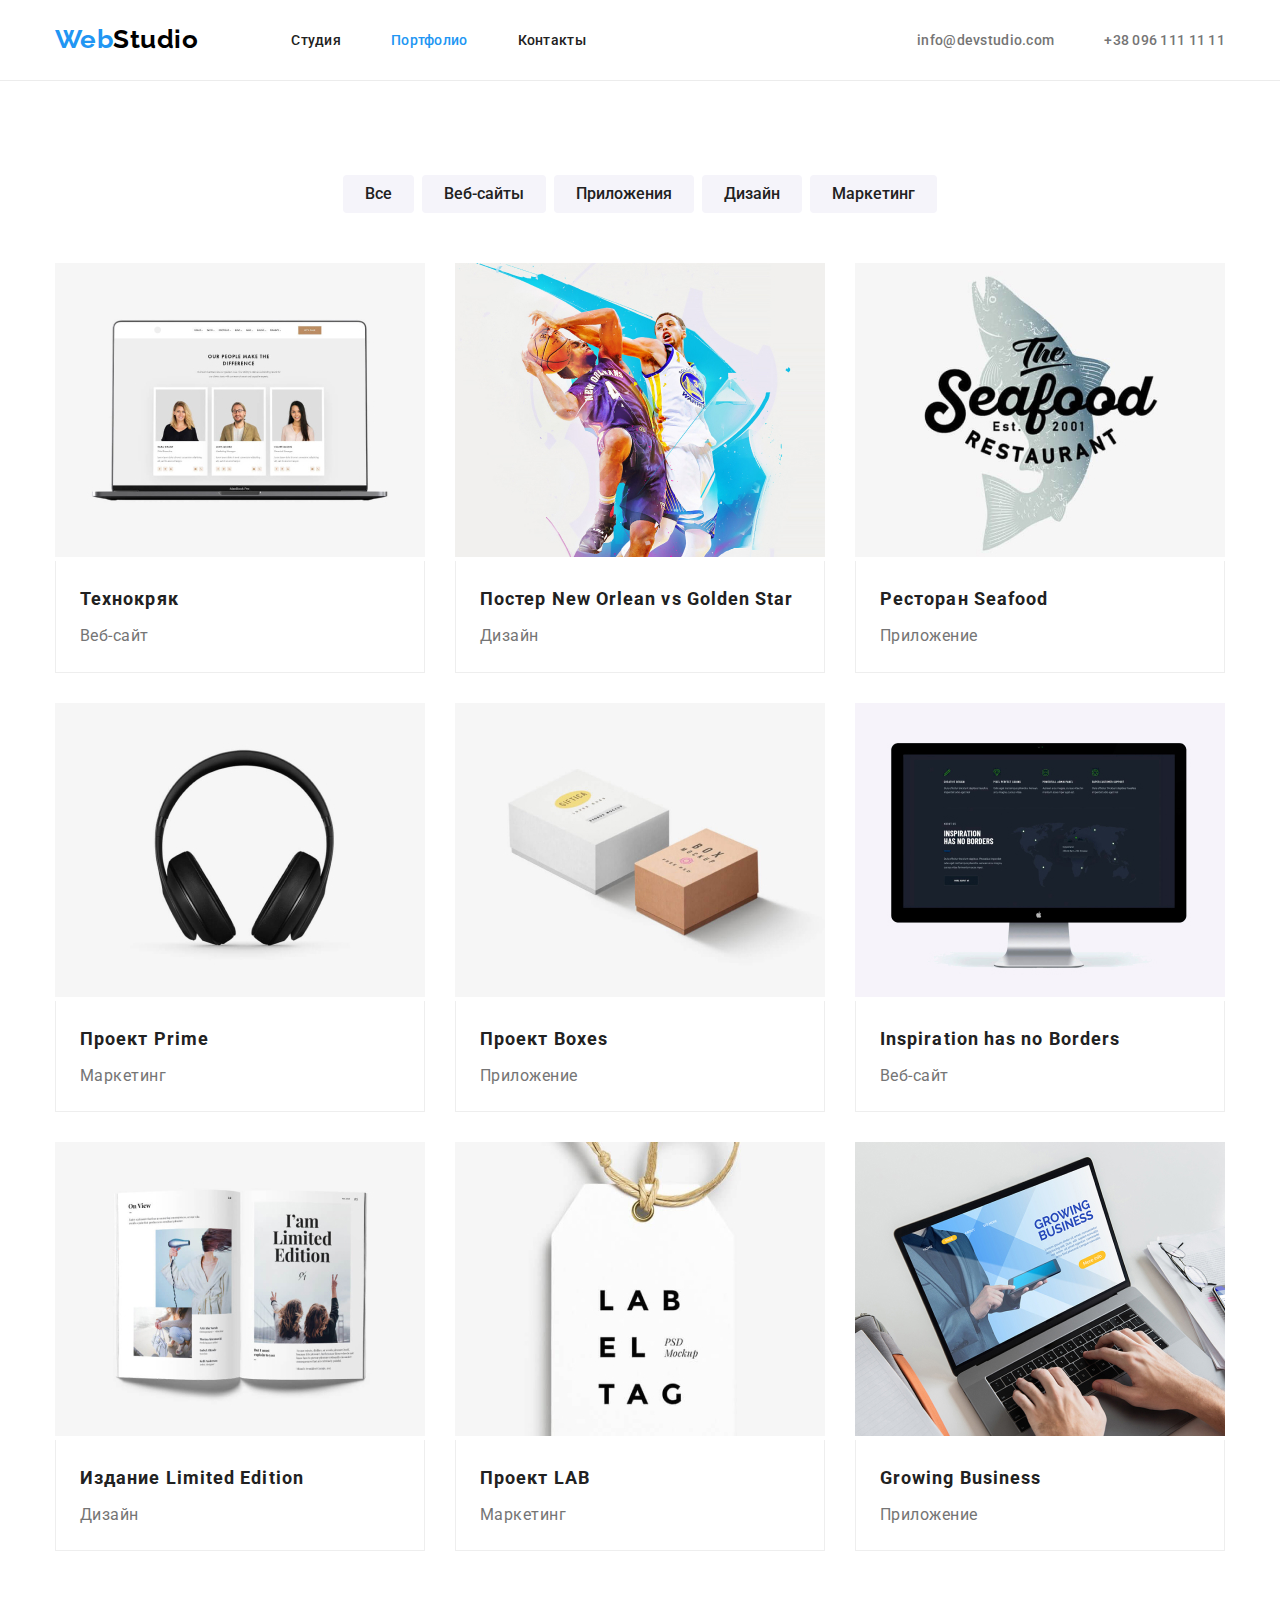
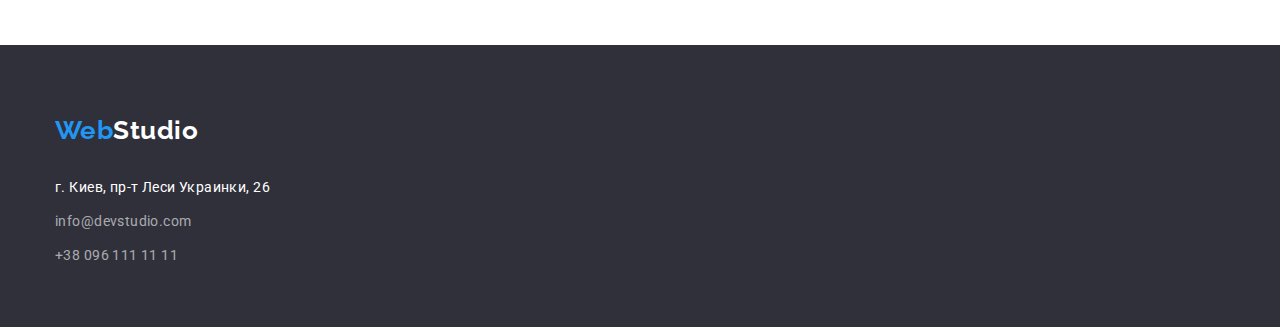
==== commit 9eb389d1: "виправлення" ====
--- a/portfolio.html
+++ b/portfolio.html
@@ -13,10 +13,10 @@
 </head>
 <body>
     <!-- хедер -->
-<div class="border">
-    <div class="container">    
+
+       
   <header class="page-header">
-          
+          <div class="container nav"> 
     <nav class="nav">
         <a class="logo " href="./index.html"><span class="logo-web link">Web</span>Studio</a>
     <ul class="list header">
@@ -31,11 +31,11 @@
     <li class="item"><a class="contacts link" href="tel:+380961111111">+38 096 111 11 11</a></li>
 </ul>
 
+</div>
+  </header>
 
-  </header>
-</div>
 
-</div>
+
 
                           <!-- main -->
      <main>
--- a/css/styles.css
+++ b/css/styles.css
@@ -51,16 +51,13 @@
 
 }
 
-.border{
-  border-bottom: 1px solid var(--border-color);
-
-}
+
 
 
 .page-header  {
-  display: flex;
-  align-items: center;
-  height: 80px;
+  
+  border-bottom: 1px solid #ECECEC;
+  
 
    }
    
@@ -107,6 +104,10 @@
 
 .nav{
   display: flex;
+  text-align: center;
+  height: 80px;
+  align-items: center;
+
   
 }
 
@@ -438,7 +439,7 @@
 font-family:inherit;
 font-weight: 500;
 font-size: 16px;
-line-height: 1.62;
+line-height: 1.63; 
 cursor: pointer;
 border: none;
 border-radius: 4px;;
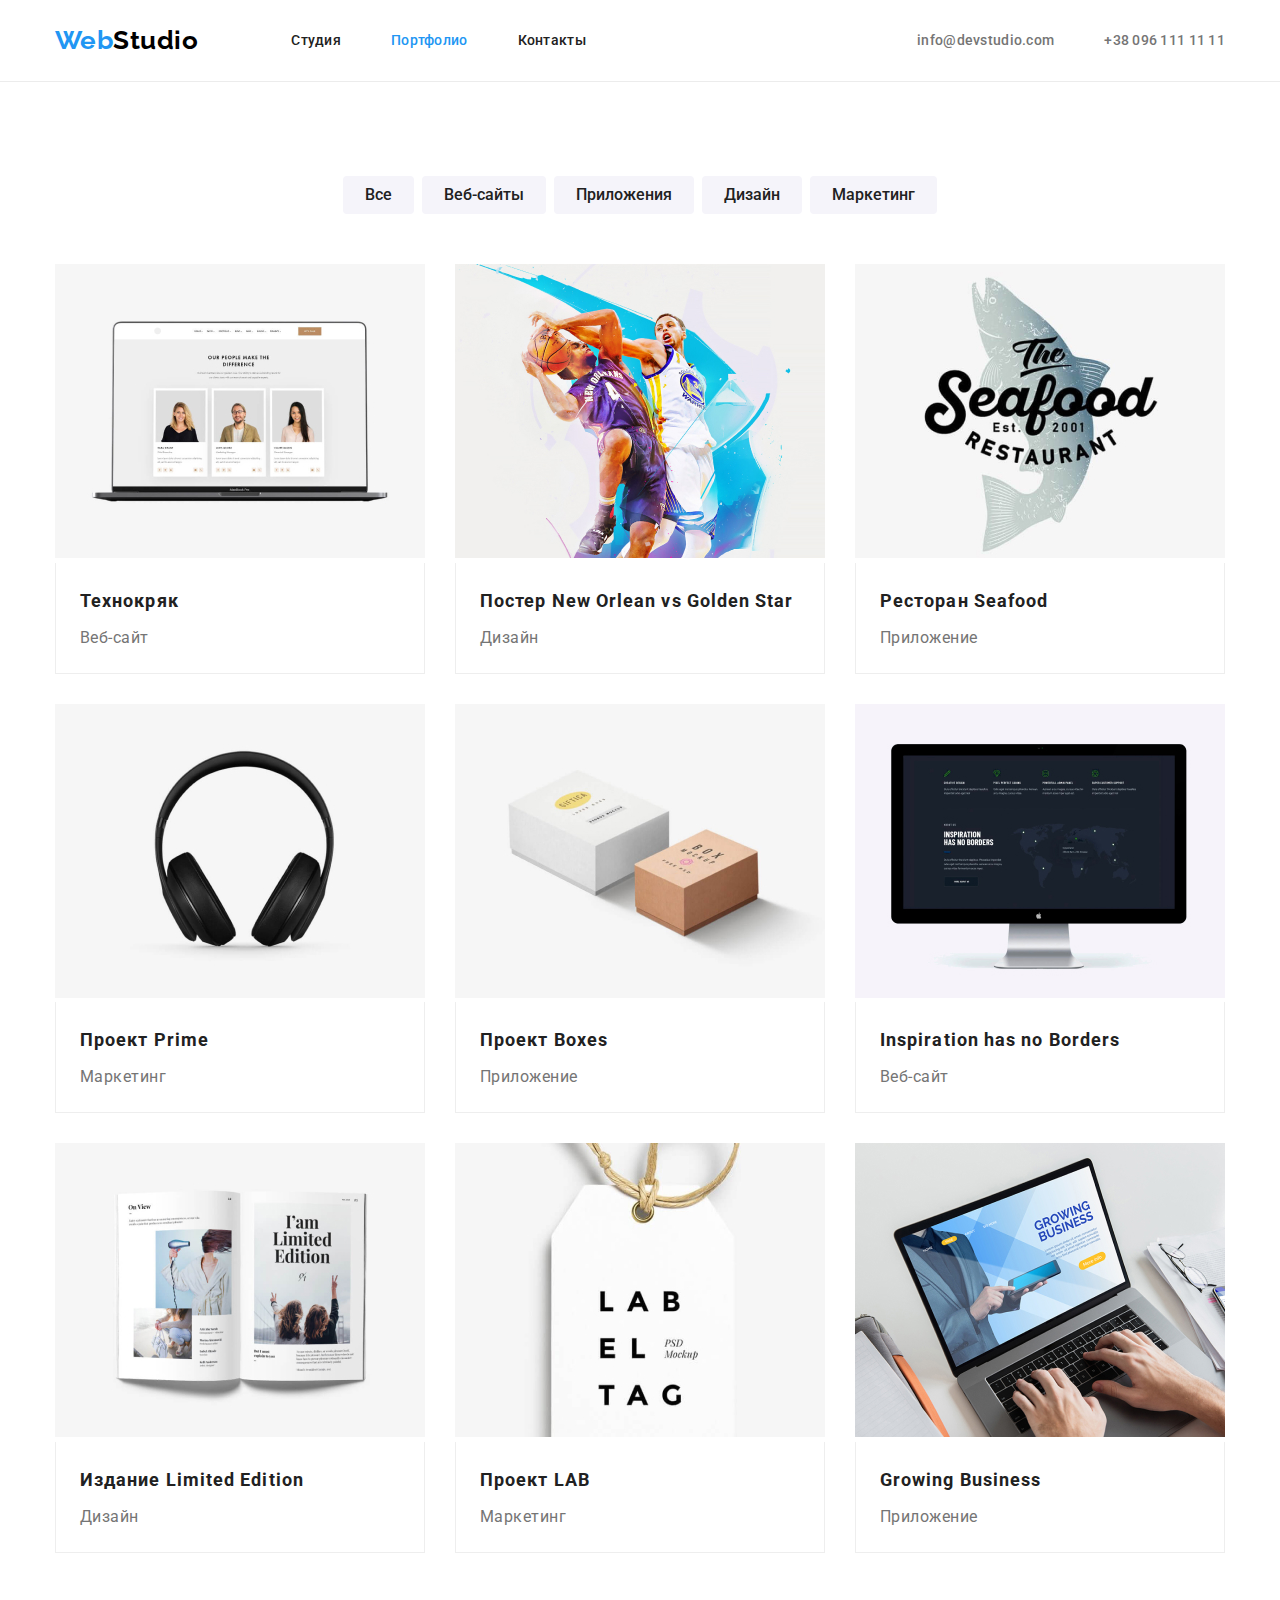
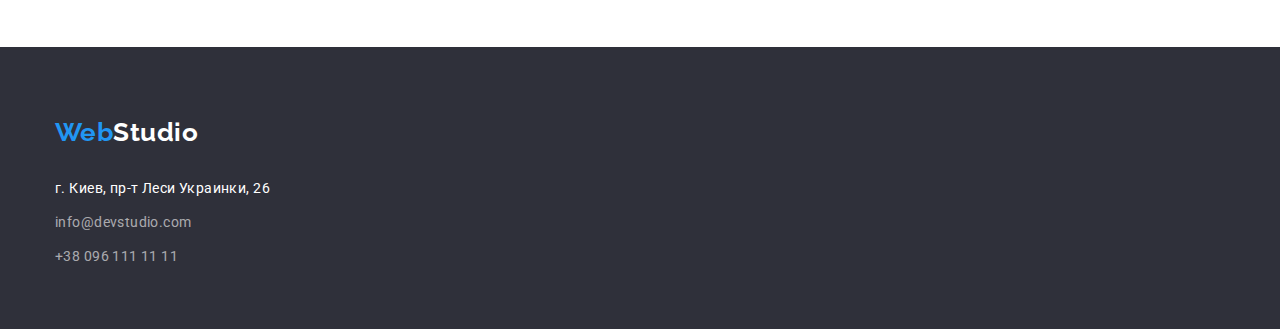
==== commit f05937c4: "виправлення помилок" ====
--- a/portfolio.html
+++ b/portfolio.html
@@ -74,25 +74,28 @@
 
      <!-- футер -->
 
-     <footer class="footer">
+    <footer class="footer">
         <div class="container">
             <a class="logo-footer" href="./index.html"><span class="logo-web link">Web</span>Studio</a>
             <address class="address">
                 <ul class="footer-list list">
                     <li class="address-items">
-                       <a class="address-footer link" href="https://www.google.com.ua/maps/place/бульвар+Лесі+Українки,+26,+Київ,+02000/@50.4265841,30.5361971,17z/data=!3m1!4b1!4m5!3m4!1s0x40d4cf0e033ecbe9:0x57a4dffefec77da0!8m2!3d50.4265807!4d30.5383858" 
-                       target="_blank" rel="noopener noreferrer" >г. Киев, пр-т Леси Украинки, 26</a>  
+                        <a class="address-footer link"
+                            href="https://www.google.com.ua/maps/place/бульвар+Лесі+Українки,+26,+Київ,+02000/@50.4265841,30.5361971,17z/data=!3m1!4b1!4m5!3m4!1s0x40d4cf0e033ecbe9:0x57a4dffefec77da0!8m2!3d50.4265807!4d30.5383858"
+                            target="_blank" rel="noopener noreferrer">г. Киев, пр-т Леси Украинки, 26</a>
                     </li>
-                    <li class="address-items"><a class="footer-contacts link" href="mailto:info@devstudio.com">info@devstudio.com</a></li>
-                     <li class="address-items"><a class="footer-contacts link" href="tel:+380961111111">+38 096 111 11 11</a></li>
+                    <li class="address-items"><a class="footer-contacts link"
+                            href="mailto:info@devstudio.com">info@devstudio.com</a></li>
+                    <li class="address-items"><a class="footer-contacts link" href="tel:+380961111111">+38 096 111 11 11</a>
+                    </li>
                 </ul>
-        
+    
             </address>
     
         </div>
     
-        
-        
+    
+    
     </footer>
 
 
--- a/css/styles.css
+++ b/css/styles.css
@@ -55,8 +55,12 @@
 
 
 .page-header  {
-  
-  border-bottom: 1px solid #ECECEC;
+
+padding-top: 25px;
+padding-bottom: 25px;
+text-align: center;
+align-items: center;
+border-bottom: 1px solid #ECECEC;
   
 
    }
@@ -104,10 +108,8 @@
 
 .nav{
   display: flex;
-  text-align: center;
-  height: 80px;
   align-items: center;
-
+  
   
 }
 
@@ -116,7 +118,11 @@
   display: flex;
   margin-left: auto;
  
-}
+
+ 
+}
+
+.auth .item:not(:last-child) {margin-right: 50px;}
 
 .header{
   display: flex;
@@ -141,9 +147,6 @@
 
 }
 
-.auth .item + .item{
-  margin-left: 50px;
-}
 
 
 
@@ -170,13 +173,16 @@
 } 
 
 /* герой */
-.hero{
+.section-hero{
 background-color: var(--primary-background-color);
 width: auto;
 height: 600px;
 left: 0px;
 top: 80px;
 text-align: center;
+
+padding-top: 200px;
+padding-bottom: 200px;
 
 }
 
@@ -193,9 +199,6 @@
 margin-bottom: 30px;
 margin-left: 0px;
 margin-right: 0px;
-padding-top: 200px;
-
-
 
 
 
@@ -216,7 +219,7 @@
 border-radius: 4px ;
 border: none;
 
-margin-top: 30px;
+
 width: 200px;
 height: 50px;
 
@@ -225,7 +228,12 @@
 }
 
 
-
+   /* feauters */
+
+   .feauters{
+     padding-top: 94px;
+     padding-bottom: 94px;
+   }
 
 .feauters-title{
 color: var(--title-text-color);
@@ -251,7 +259,7 @@
 
 .main-feauters{
   display: flex;
-  margin-top: 95px;
+  
 
   
 }
@@ -269,6 +277,12 @@
 
 
 /* Чим ми займаємося */
+
+
+.section-creating{
+  padding-bottom: 94px;
+
+}
 
 .section-title{
   color: var(--title-text-color);
@@ -276,8 +290,7 @@
  font-size: 36px;
  line-height: 1.17;
  text-align: center;
- 
- margin-top: 95px;
+ margin-top: 0px;
  margin-bottom: 50px;
  
  }
@@ -295,9 +308,13 @@
 
 
 /* Команда */
-.team{
+.section-team{
+  padding-top: 94px;
+  padding-bottom: 94px;
+
+
     background-color: var(--section-background-color);
-    margin-top: 95px;
+    
     
 }
 
@@ -307,10 +324,9 @@
   font-size: 36px;
   line-height: 1.17;
   text-align: center;
-
-  margin-top: 94px;
+  margin-top: 0px;
   margin-bottom: 50px;
-  padding-top: 94px;
+  
   
 }
 
@@ -324,9 +340,15 @@
 line-height: 1.19;
 text-align: center;
 
-margin-top: 30px;
 margin-bottom: 10px;
 
+
+
+}
+
+.team-info{
+padding-top: 30px;
+padding-bottom: 30px;
 
 }
 
@@ -339,13 +361,13 @@
 
     margin-top: 0px;
     margin-bottom: 0px;
-    padding-bottom: 30px;
+   
 
 }
 
 .team-flex{
   display: flex;
-  padding-bottom: 94px;
+ 
 }
 
 .team-items{
@@ -366,14 +388,17 @@
     font-weight: 400;
     font-size: 14px;
     line-height: 1.71;
+
+    padding-top: 60px;
+    padding-bottom: 60px;
  
   } 
 
   .logo-footer{
     display: block;
-    padding-top: 60px;
     margin-bottom: 20px;
-    
+
+   
   }
 
 
@@ -383,8 +408,6 @@
 font-size: 14px;
 line-height: 1.71;
 letter-spacing: 0.03em;
-
-padding-bottom: 60px;
   }
 
 .address-items + .address-items{
@@ -410,13 +433,17 @@
 
 
        /* filter*/
+   .main-portfolio{
+      padding-top: 94px;
+      padding-bottom: 94px;
+   }    
 
  .portfolio-list{
    display: flex;
    justify-content: center;
 
-   margin-top: 94px;
-  margin-bottom: 50px;
+ 
+  padding-bottom: 50px;
 
  }      
 
@@ -428,8 +455,7 @@
  .web-list{
    display: flex;
    flex-wrap: wrap;
-
-   margin-bottom: 94px;
+  
  }
 
 
